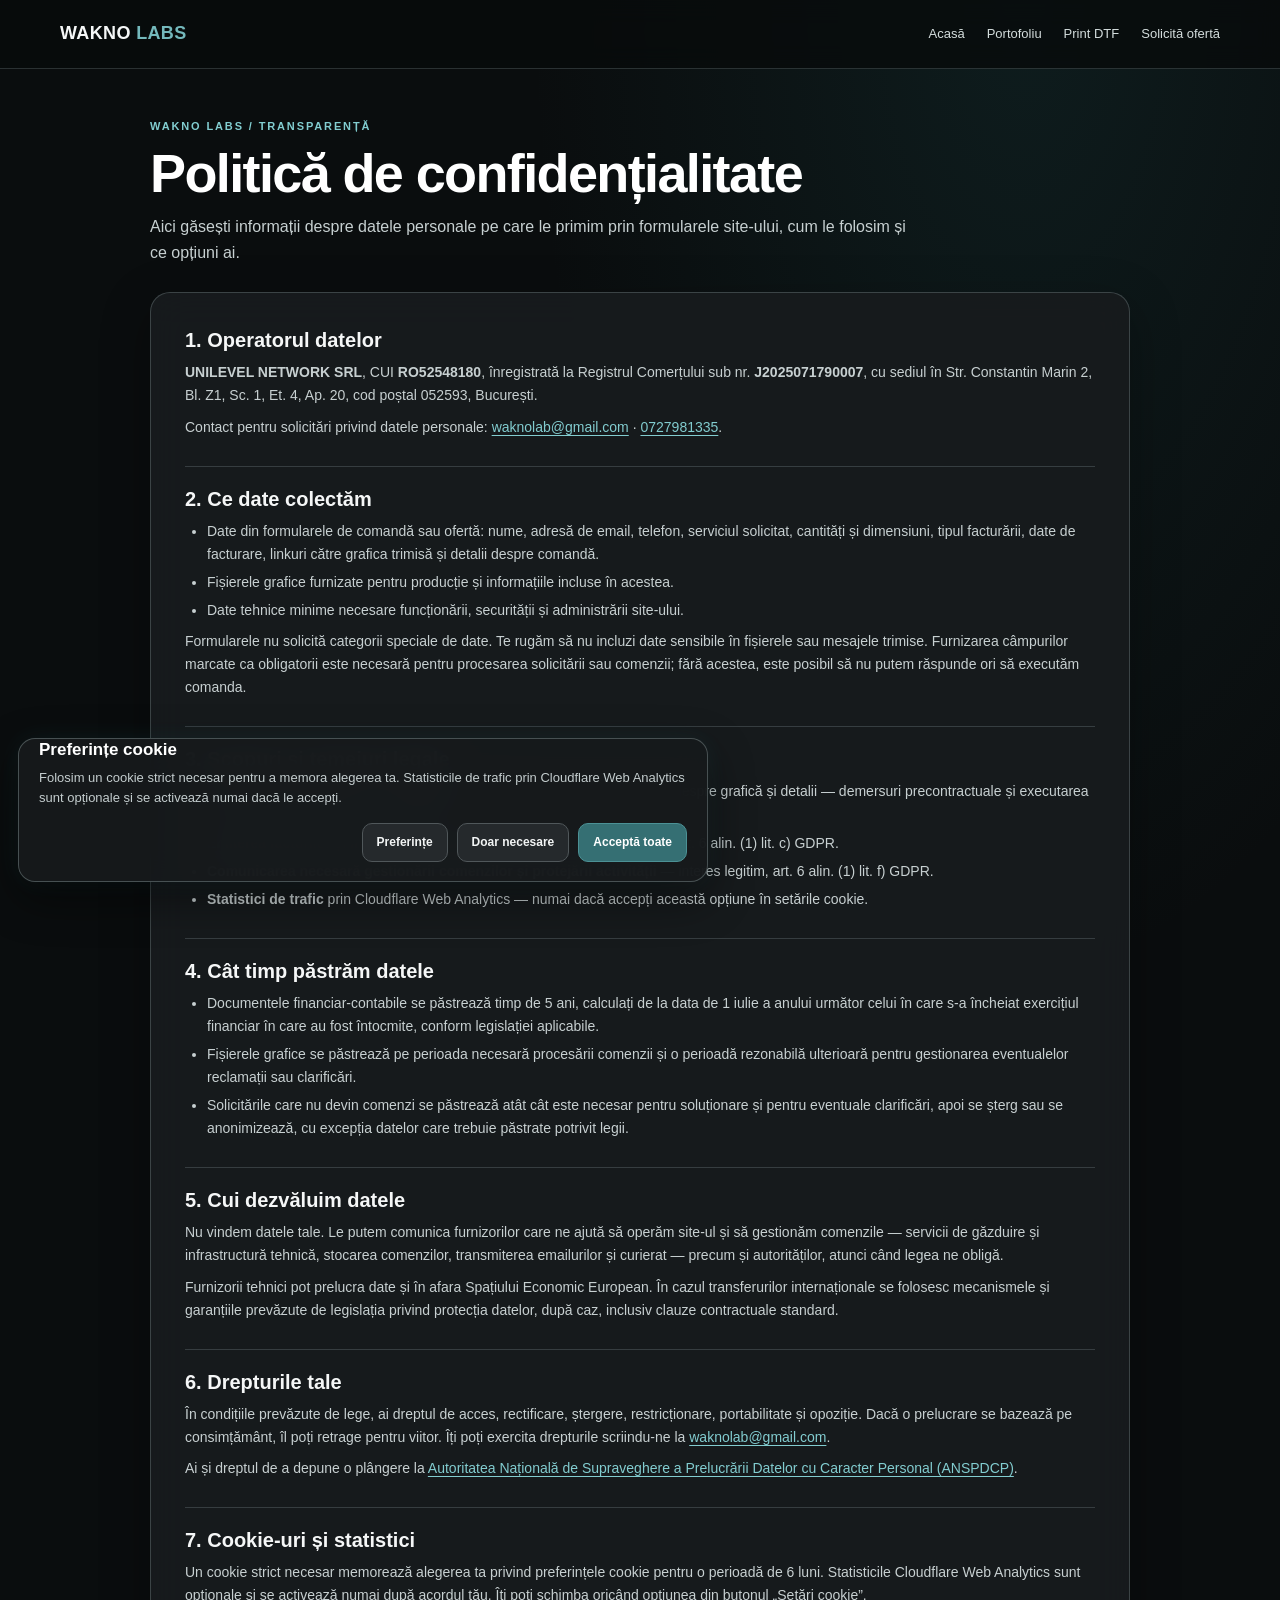
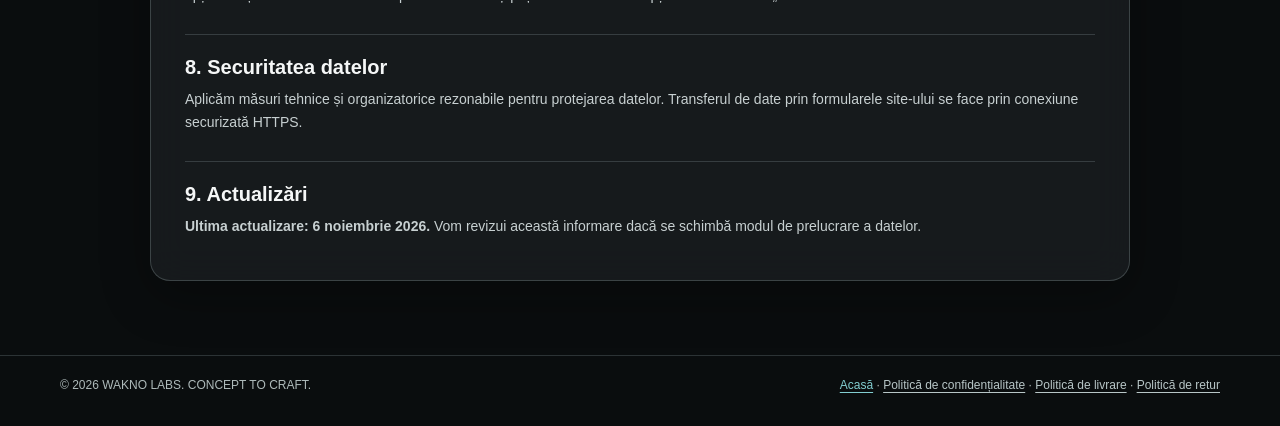
==== politica-confidentialitate.html @ a7b48e22 "Afișează data actualizării politicii" ====
<!doctype html>
<html lang="ro">
<head>
<meta charset="utf-8">
<meta name="viewport" content="width=device-width,initial-scale=1">
<meta name="theme-color" content="#0a0d0e">
<meta name="description" content="Informații despre prelucrarea datelor personale și preferințele cookie pe site-ul WAKNO LABS.">
<meta name="robots" content="index, follow">
<link rel="canonical" href="https://waknolab.com/politica-confidentialitate.html">
<title>Politică de confidențialitate | WAKNO LABS</title>
<style>
:root{color-scheme:dark;--bg:#0a0d0e;--panel:rgba(24,28,30,.92);--text:#e9eeee;--muted:#b9c4c5;--line:rgba(180,205,207,.2);--accent:#82cdd0}
*{box-sizing:border-box}
body{margin:0;background:radial-gradient(ellipse at 80% 0,rgba(30,89,91,.2),transparent 34%),var(--bg);color:var(--text);font-family:Inter,Arial,sans-serif;line-height:1.65}
a{color:var(--accent);text-underline-offset:3px}
.site-head{border-bottom:1px solid var(--line);background:rgba(8,11,12,.82);backdrop-filter:blur(12px)}
.site-head-inner{width:min(1160px,calc(100% - 36px));min-height:68px;margin:auto;display:flex;align-items:center;justify-content:space-between;gap:20px}
.brand{color:#f4f7f7;font-size:18px;font-weight:800;letter-spacing:.02em;text-decoration:none}.brand span{color:#74b9bc}
.site-nav{display:flex;gap:22px;flex-wrap:wrap}.site-nav a{font-size:13px;color:#d4dddd;text-decoration:none}.site-nav a:hover{color:#fff}
main{width:min(980px,calc(100% - 36px));margin:48px auto 74px}
.eyebrow{color:var(--accent);font-size:11px;font-weight:800;letter-spacing:.17em}
h1{margin:8px 0 10px;font-size:clamp(34px,6vw,54px);line-height:1.12;letter-spacing:-.03em;color:#fff}
.lead{max-width:760px;color:#c7d0d1;font-size:16px}
.policy-card{margin-top:26px;padding:clamp(20px,4vw,34px);border:1px solid rgba(193,215,217,.22);border-radius:20px;background:var(--panel);box-shadow:0 15px 50px rgba(0,0,0,.3);backdrop-filter:blur(18px)}
.draft-notice{margin:0 0 25px;padding:15px 17px;border:1px solid #c89c4c66;border-left:3px solid #ddb85f;border-radius:10px;background:rgba(94,70,28,.18);color:#f1dfb5;font-size:14px}
section{padding:19px 0;border-bottom:1px solid var(--line)}section:first-of-type{padding-top:0}section:last-child{border-bottom:0;padding-bottom:0}
h2{margin:0 0 8px;color:#f5f7f7;font-size:20px;line-height:1.3}
p{margin:8px 0;color:#c7d0d1;font-size:14px}
ul{margin:8px 0;padding-left:22px;color:#c7d0d1;font-size:14px}
li+li{margin-top:5px}
.data-pending{color:#ffdca1;font-weight:650}
.site-footer{border-top:1px solid var(--line);padding:20px 18px 30px;color:#aebaba;font-size:12px}
.site-footer-inner{width:min(1160px,100%);margin:auto;display:flex;align-items:center;justify-content:space-between;gap:15px;flex-wrap:wrap}
@media(max-width:640px){.site-head-inner{padding:12px 0;align-items:flex-start;flex-direction:column;gap:7px}.site-nav{gap:14px}main{margin-top:34px}.policy-card{border-radius:15px}.site-footer-inner{flex-direction:column;align-items:flex-start}}
</style>
<link rel="stylesheet" href="./cookie-consent.css">
</head>
<body>
<header class="site-head"><div class="site-head-inner"><a class="brand" href="index.html">WAKNO <span>LABS</span></a><nav class="site-nav" aria-label="Navigare principală"><a href="index.html">Acasă</a><a href="portofoliu.html">Portofoliu</a><a href="print-dtf.html">Print DTF</a><a href="solicita-oferta.html">Solicită ofertă</a></nav></div></header>
<main>
<div class="eyebrow">WAKNO LABS / TRANSPARENȚĂ</div>
<h1>Politică de confidențialitate</h1>
<p class="lead">Aici găsești informații despre datele personale pe care le primim prin formularele site-ului, cum le folosim și ce opțiuni ai.</p>
<div class="policy-card">
<section>
<h2>1. Operatorul datelor</h2>
<p><strong>UNILEVEL NETWORK SRL</strong>, CUI <strong>RO52548180</strong>, înregistrată la Registrul Comerțului sub nr. <strong>J2025071790007</strong>, cu sediul în Str. Constantin Marin 2, Bl. Z1, Sc. 1, Et. 4, Ap. 20, cod poștal 052593, București.</p>
<p>Contact pentru solicitări privind datele personale: <a href="mailto:waknolab@gmail.com">waknolab@gmail.com</a> · <a href="tel:+40727981335">0727981335</a>.</p>
</section>
<section>
<h2>2. Ce date colectăm</h2>
<ul>
<li>Date din formularele de comandă sau ofertă: nume, adresă de email, telefon, serviciul solicitat, cantități și dimensiuni, tipul facturării, date de facturare, linkuri către grafica trimisă și detalii despre comandă.</li>
<li>Fișierele grafice furnizate pentru producție și informațiile incluse în acestea.</li>
<li>Date tehnice minime necesare funcționării, securității și administrării site-ului.</li>
</ul>
<p>Formularele nu solicită categorii speciale de date. Te rugăm să nu incluzi date sensibile în fișierele sau mesajele trimise. Furnizarea câmpurilor marcate ca obligatorii este necesară pentru procesarea solicitării sau comenzii; fără acestea, este posibil să nu putem răspunde ori să executăm comanda.</p>
</section>
<section>
<h2>3. Scopuri și temeiuri legale</h2>
<ul>
<li><strong>Procesarea solicitărilor și executarea comenzilor</strong>, inclusiv comunicarea despre grafică și detalii — demersuri precontractuale și executarea contractului, art. 6 alin. (1) lit. b) GDPR.</li>
<li><strong>Emiterea facturilor și îndeplinirea obligațiilor fiscale</strong> — obligație legală, art. 6 alin. (1) lit. c) GDPR.</li>
<li><strong>Comunicarea necesară gestionării comenzilor și protejării activității</strong> — interes legitim, art. 6 alin. (1) lit. f) GDPR.</li>
<li><strong>Statistici de trafic</strong> prin Cloudflare Web Analytics — numai dacă accepți această opțiune în setările cookie.</li>
</ul>
</section>
<section>
<h2>4. Cât timp păstrăm datele</h2>
<ul>
<li>Documentele financiar-contabile se păstrează timp de 5 ani, calculați de la data de 1 iulie a anului următor celui în care s-a încheiat exercițiul financiar în care au fost întocmite, conform legislației aplicabile.</li>
<li>Fișierele grafice se păstrează pe perioada necesară procesării comenzii și o perioadă rezonabilă ulterioară pentru gestionarea eventualelor reclamații sau clarificări.</li>
<li>Solicitările care nu devin comenzi se păstrează atât cât este necesar pentru soluționare și pentru eventuale clarificări, apoi se șterg sau se anonimizează, cu excepția datelor care trebuie păstrate potrivit legii.</li>
</ul>
</section>
<section>
<h2>5. Cui dezvăluim datele</h2>
<p>Nu vindem datele tale. Le putem comunica furnizorilor care ne ajută să operăm site-ul și să gestionăm comenzile — servicii de găzduire și infrastructură tehnică, stocarea comenzilor, transmiterea emailurilor și curierat — precum și autorităților, atunci când legea ne obligă.</p>
<p>Furnizorii tehnici pot prelucra date și în afara Spațiului Economic European. În cazul transferurilor internaționale se folosesc mecanismele și garanțiile prevăzute de legislația privind protecția datelor, după caz, inclusiv clauze contractuale standard.</p>
</section>
<section>
<h2>6. Drepturile tale</h2>
<p>În condițiile prevăzute de lege, ai dreptul de acces, rectificare, ștergere, restricționare, portabilitate și opoziție. Dacă o prelucrare se bazează pe consimțământ, îl poți retrage pentru viitor. Îți poți exercita drepturile scriindu-ne la <a href="mailto:waknolab@gmail.com">waknolab@gmail.com</a>.</p>
<p>Ai și dreptul de a depune o plângere la <a href="https://www.dataprotection.ro/" target="_blank" rel="noopener noreferrer">Autoritatea Națională de Supraveghere a Prelucrării Datelor cu Caracter Personal (ANSPDCP)</a>.</p>
</section>
<section>
<h2>7. Cookie-uri și statistici</h2>
<p>Un cookie strict necesar memorează alegerea ta privind preferințele cookie pentru o perioadă de 6 luni. Statisticile Cloudflare Web Analytics sunt opționale și se activează numai după acordul tău. Îți poți schimba oricând opțiunea din butonul „Setări cookie”.</p>
</section>
<section>
<h2>8. Securitatea datelor</h2>
<p>Aplicăm măsuri tehnice și organizatorice rezonabile pentru protejarea datelor. Transferul de date prin formularele site-ului se face prin conexiune securizată HTTPS.</p>
</section>
<section>
<h2>9. Actualizări</h2>
<p><strong>Ultima actualizare: 6 noiembrie 2026.</strong> Vom revizui această informare dacă se schimbă modul de prelucrare a datelor.</p>
</section>
</div>
</main>
<footer class="site-footer"><div class="site-footer-inner"><span>© 2026 WAKNO LABS. CONCEPT TO CRAFT.</span><span><a href="index.html">Acasă</a> · <a class="privacy-policy-link" href="politica-confidentialitate.html">Politică de confidențialitate</a> · <a class="privacy-policy-link" href="politica-livrare.html">Politică de livrare</a> · <a class="privacy-policy-link" href="politica-retur.html">Politică de retur</a></span></div></footer>
<script src="./cookie-consent.js" defer></script>
</body>
</html>
---- cookie-consent.css ----
/* WAKNO LABS cookie notice and preferences */
.wakno-cookie-banner,.wakno-cookie-settings,.wakno-cookie-dialog{font-family:Inter,Arial,sans-serif;color:#f2f4f4}
.wakno-cookie-banner{position:fixed;left:18px;bottom:18px;z-index:1000;box-sizing:border-box;width:min(690px,calc(100vw - 36px));padding:19px 20px;border:1px solid rgba(178,198,200,.32);border-radius:17px;background:rgba(22,26,28,.96);box-shadow:0 16px 45px rgba(0,0,0,.48),0 0 24px rgba(74,168,174,.1);backdrop-filter:blur(18px);-webkit-backdrop-filter:blur(18px)}
.wakno-cookie-banner[hidden],.wakno-cookie-settings[hidden]{display:none!important}
.wakno-cookie-title{margin:0 0 7px;font-size:17px;font-weight:750;line-height:1.3;color:#fff}
.wakno-cookie-copy{margin:0;color:#c4cdce;font-size:13px;line-height:1.55}
.wakno-cookie-actions{display:flex;align-items:center;justify-content:flex-end;gap:9px;flex-wrap:wrap;margin-top:15px}
.wakno-cookie-button{display:inline-flex;align-items:center;justify-content:center;min-height:39px;padding:9px 14px;border:1px solid #50575a;border-radius:10px;background:#25292c;color:#f3f5f5;font:650 12px/1.2 Inter,Arial,sans-serif;cursor:pointer;transition:background .18s,border-color .18s,transform .18s}
.wakno-cookie-button:hover{background:#303638;border-color:#80bfc1;transform:translateY(-1px)}
.wakno-cookie-button.primary{background:#356f73;border-color:#4c9195;color:#fff}
.wakno-cookie-button.primary:hover{background:#41858a}
.wakno-cookie-button:focus-visible,.wakno-cookie-close:focus-visible{outline:3px solid #8bdde0;outline-offset:3px}
.wakno-cookie-settings{position:fixed;left:18px;bottom:18px;z-index:999;min-height:36px;padding:8px 12px;border:1px solid rgba(178,198,200,.32);border-radius:10px;background:rgba(27,31,33,.94);color:#dbe4e4;font:600 11px/1.2 Inter,Arial,sans-serif;cursor:pointer;box-shadow:0 6px 20px rgba(0,0,0,.32);backdrop-filter:blur(12px);-webkit-backdrop-filter:blur(12px)}
.wakno-cookie-settings:hover{border-color:#70b7bb;color:#fff}
.wakno-cookie-dialog{width:min(550px,calc(100vw - 24px));max-width:none;max-height:calc(100dvh - 24px);margin:auto;padding:0;overflow:auto;border:1px solid rgba(178,198,200,.38);border-radius:19px;background:#171a1c;color:#f2f4f4;box-shadow:0 24px 80px rgba(0,0,0,.58);scrollbar-width:thin;scrollbar-color:#52666a rgba(8,12,13,.45)}
.wakno-cookie-dialog::backdrop{background:rgba(3,8,9,.7);backdrop-filter:blur(9px);-webkit-backdrop-filter:blur(9px)}
.wakno-cookie-panel{padding:23px}
.wakno-cookie-dialog-head{display:flex;align-items:flex-start;justify-content:space-between;gap:16px;margin-bottom:12px}
.wakno-cookie-dialog h2{margin:0;color:#fff;font-size:22px;line-height:1.2}
.wakno-cookie-dialog p{color:#c4cdce;font-size:14px;line-height:1.6}
.wakno-cookie-close{position:relative;display:flex;align-items:center;justify-content:center;flex:0 0 38px;width:38px;height:38px;padding:0;border:1px solid #50575a;border-radius:10px;background:#202426;color:#fff;font-size:0;cursor:pointer}
.wakno-cookie-close::before,.wakno-cookie-close::after{content:"";position:absolute;width:16px;height:2px;border-radius:2px;background:currentColor;transform:rotate(45deg)}
.wakno-cookie-close::after{transform:rotate(-45deg)}
.wakno-cookie-choice{display:flex;align-items:flex-start;justify-content:space-between;gap:18px;margin-top:12px;padding:15px 14px;border:1px solid rgba(178,198,200,.2);border-radius:12px;background:rgba(255,255,255,.035)}
.wakno-cookie-choice strong{display:block;margin-bottom:4px;color:#f5f7f7;font-size:14px}
.wakno-cookie-choice p{margin:0;font-size:12px;line-height:1.5}
.wakno-cookie-choice input{width:19px;height:19px;flex:0 0 19px;margin:1px 0 0;accent-color:#67b9bd}
.wakno-cookie-choice input:disabled{opacity:.8}
.wakno-cookie-dialog .wakno-cookie-actions{justify-content:flex-end;margin-top:20px}
@media(max-width:560px){.wakno-cookie-banner{left:10px;bottom:10px;width:calc(100vw - 20px);padding:16px;border-radius:14px}.wakno-cookie-actions{display:grid;grid-template-columns:1fr 1fr;gap:8px}.wakno-cookie-button{min-height:42px;padding:9px 8px;font-size:11px}.wakno-cookie-button.primary{grid-column:1/-1;grid-row:1}.wakno-cookie-settings{left:10px;bottom:10px}.wakno-cookie-panel{padding:18px}.wakno-cookie-dialog .wakno-cookie-actions{display:grid;grid-template-columns:1fr}.wakno-cookie-dialog .wakno-cookie-button{width:100%}}
@media(prefers-reduced-motion:reduce){.wakno-cookie-button{transition:none}}

.footer .privacy-policy-link,.site-footer .privacy-policy-link{color:#b8c6c7!important;text-decoration:underline;text-underline-offset:3px}.footer .privacy-policy-link:hover,.site-footer .privacy-policy-link:hover{color:#fff!important}
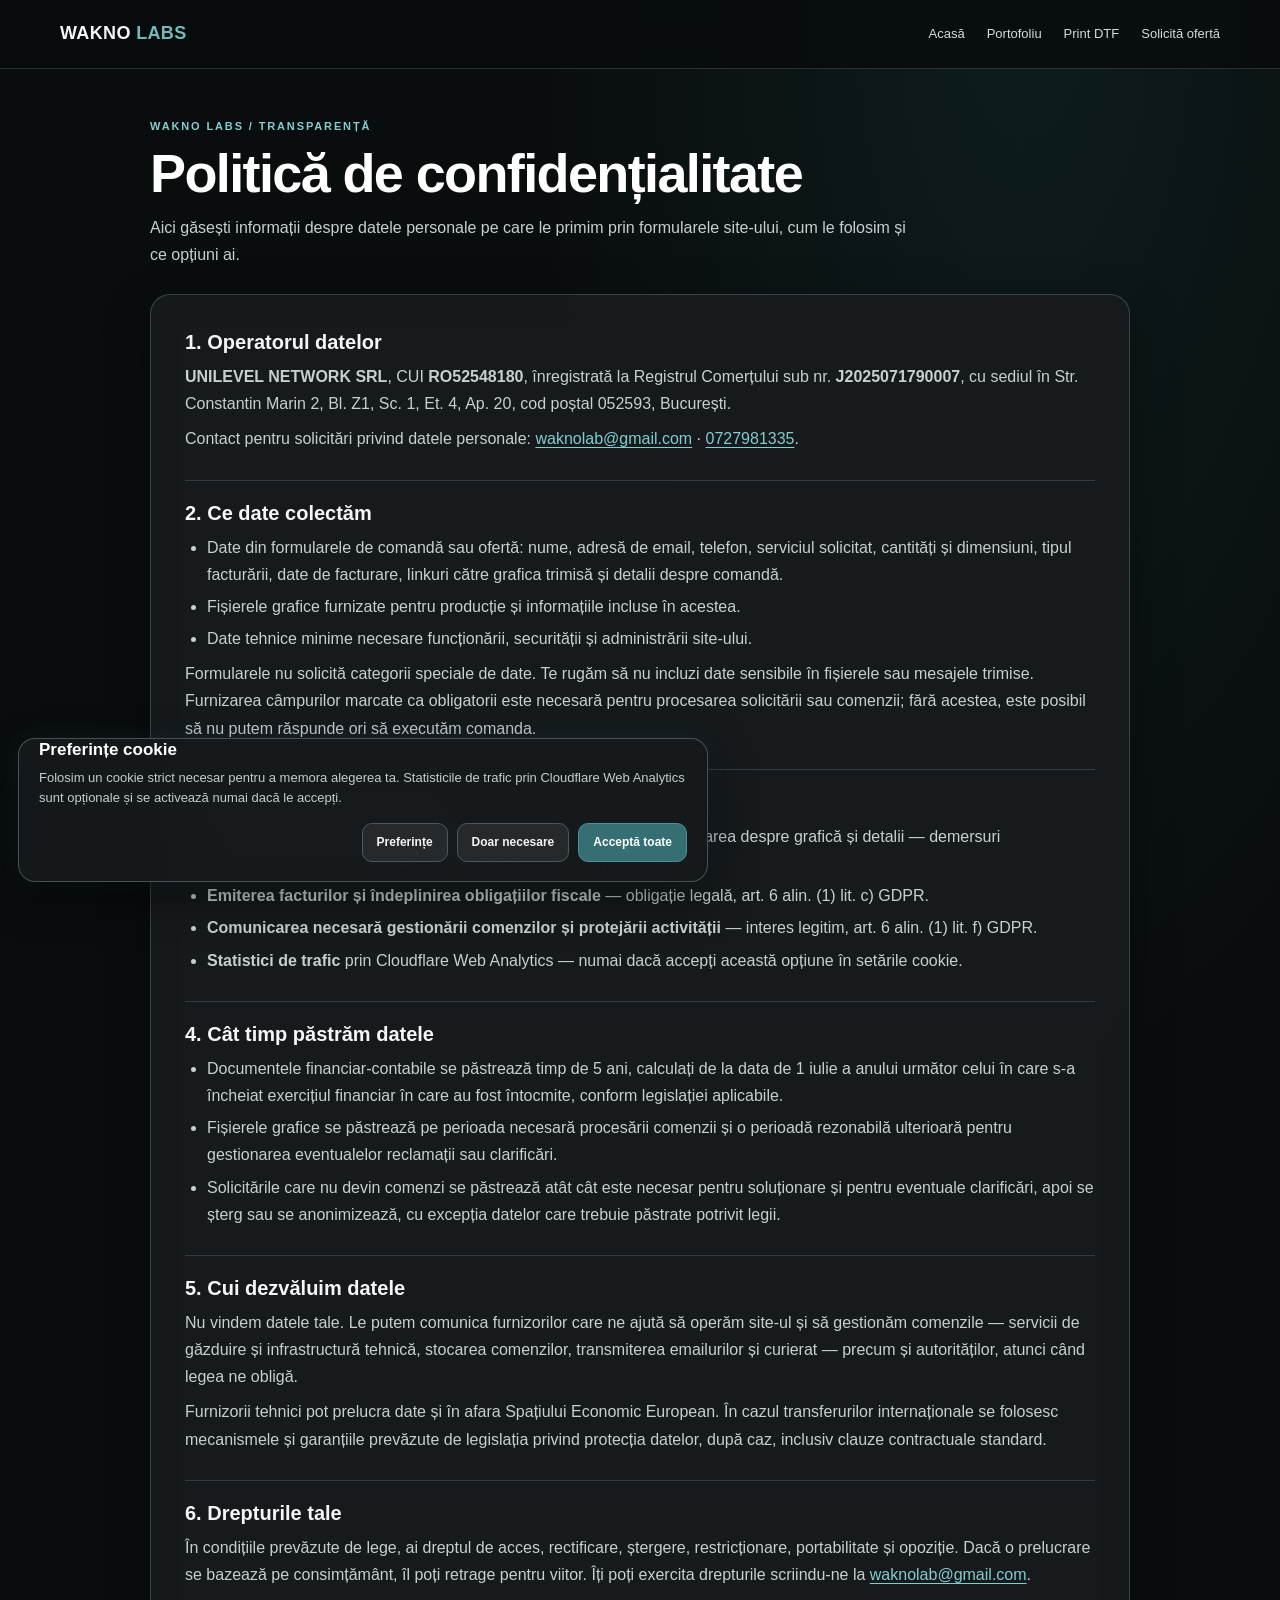
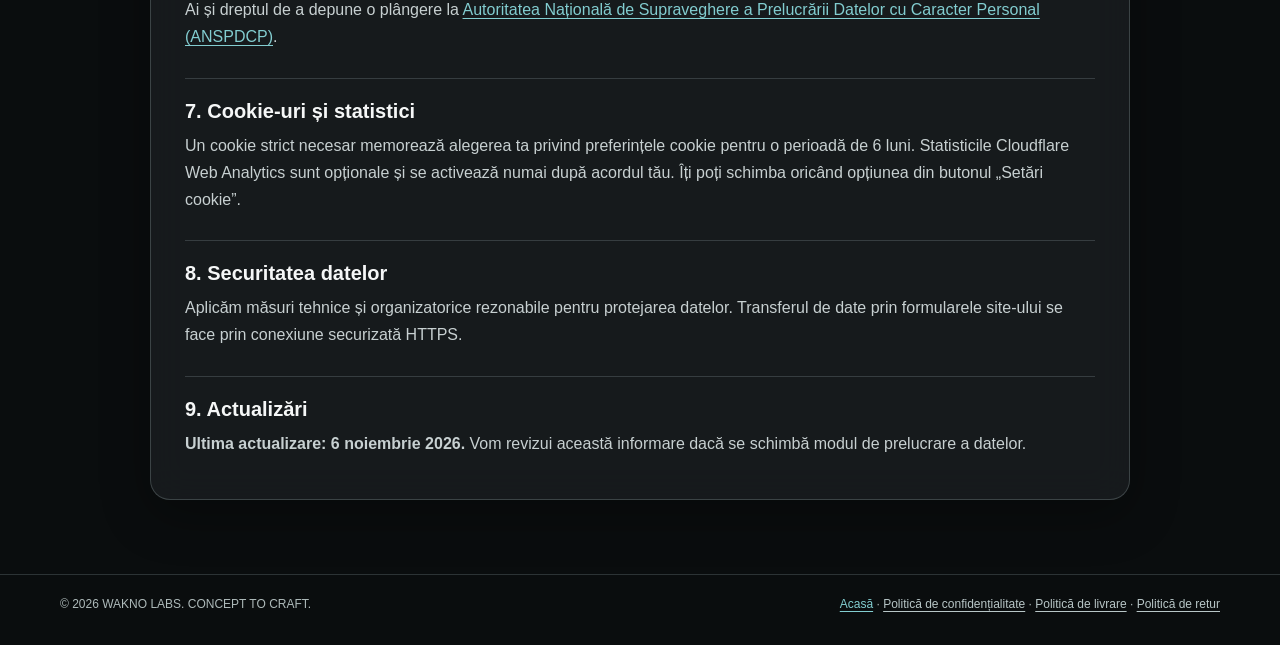
==== commit c39f3fd1: "Mărește textul paginilor de politici" ====
--- a/politica-confidentialitate.html
+++ b/politica-confidentialitate.html
@@ -25,8 +25,8 @@
 .draft-notice{margin:0 0 25px;padding:15px 17px;border:1px solid #c89c4c66;border-left:3px solid #ddb85f;border-radius:10px;background:rgba(94,70,28,.18);color:#f1dfb5;font-size:14px}
 section{padding:19px 0;border-bottom:1px solid var(--line)}section:first-of-type{padding-top:0}section:last-child{border-bottom:0;padding-bottom:0}
 h2{margin:0 0 8px;color:#f5f7f7;font-size:20px;line-height:1.3}
-p{margin:8px 0;color:#c7d0d1;font-size:14px}
-ul{margin:8px 0;padding-left:22px;color:#c7d0d1;font-size:14px}
+p{margin:8px 0;color:#c7d0d1;font-size:16px;line-height:1.7}
+ul{margin:8px 0;padding-left:22px;color:#c7d0d1;font-size:16px;line-height:1.7}
 li+li{margin-top:5px}
 .data-pending{color:#ffdca1;font-weight:650}
 .site-footer{border-top:1px solid var(--line);padding:20px 18px 30px;color:#aebaba;font-size:12px}
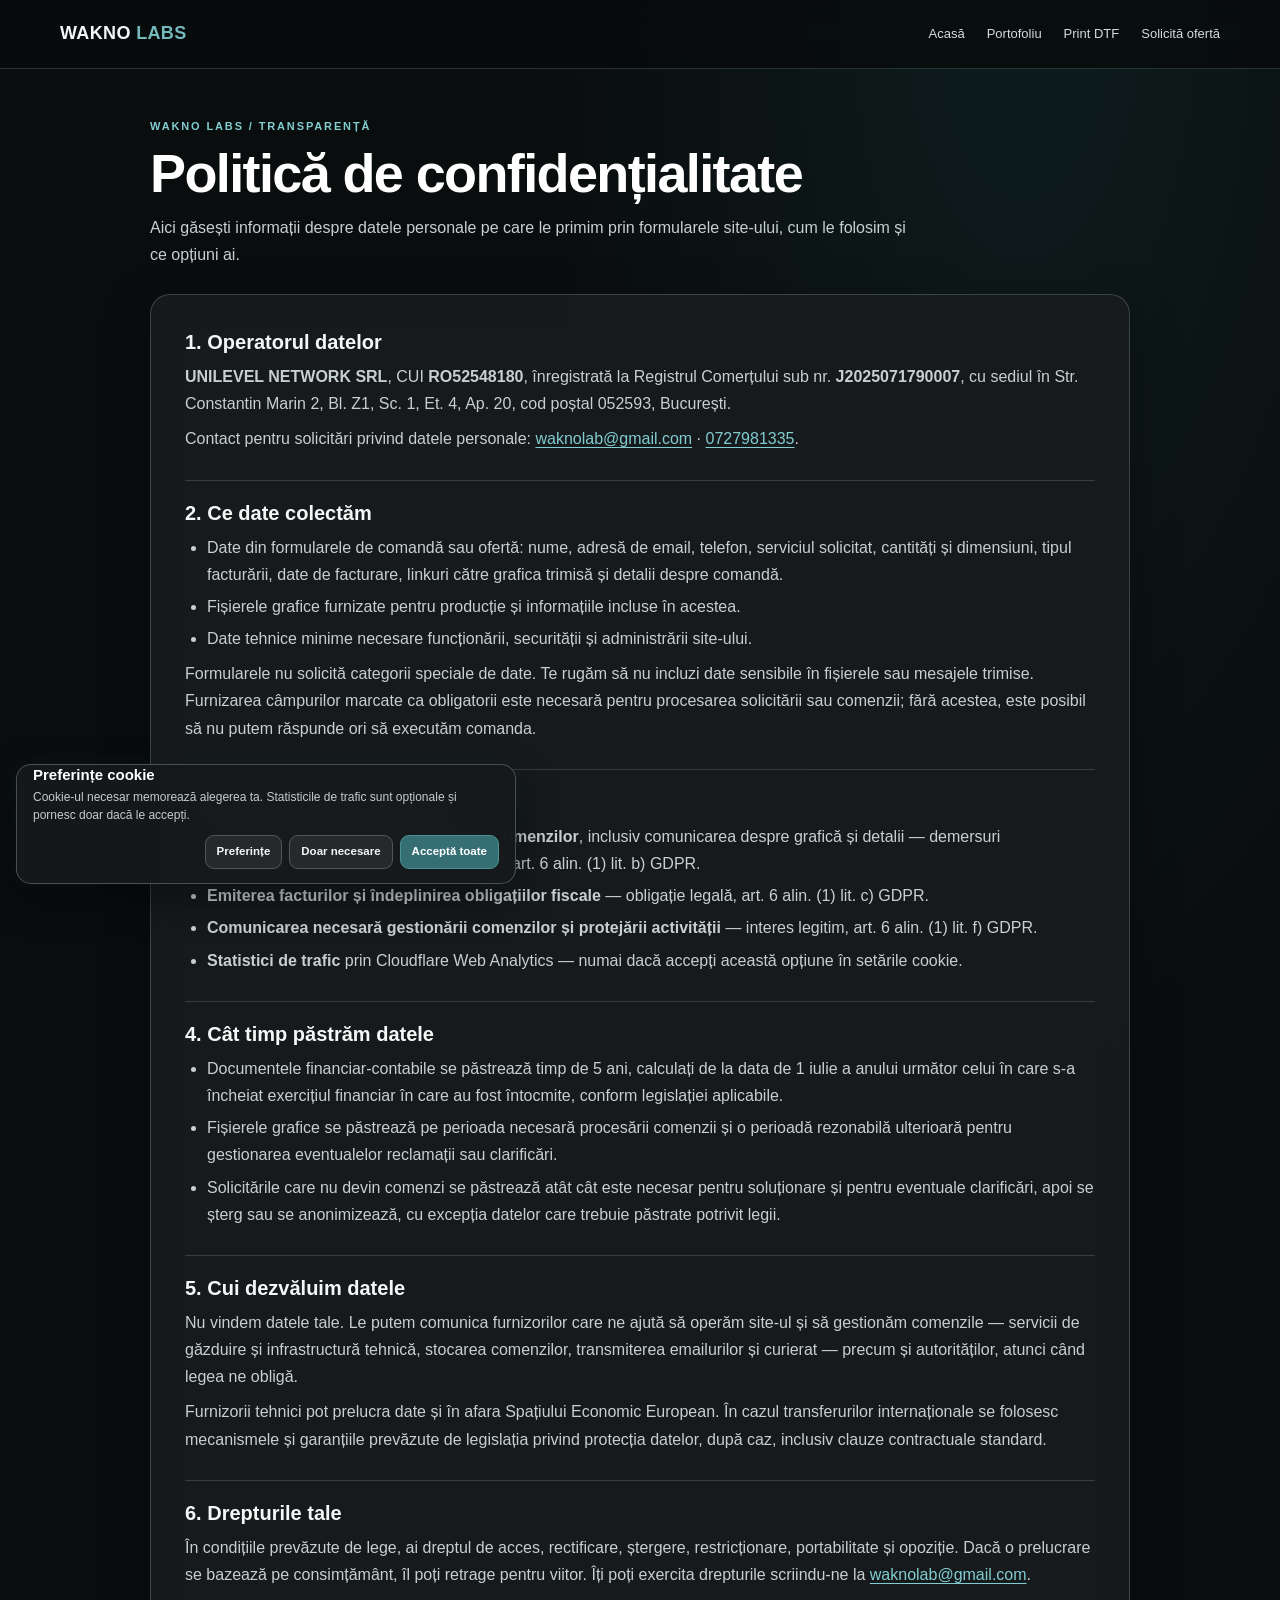
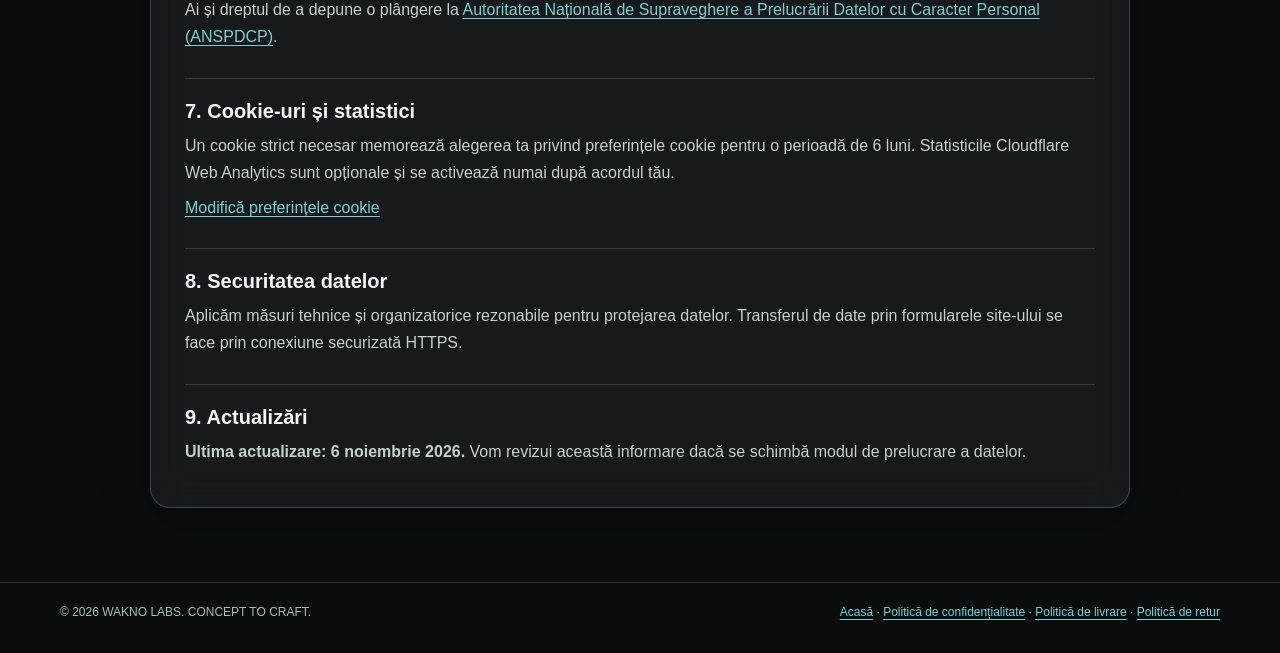
==== commit 8f4fdd79: "Adaugă controlul preferințelor în politica de confidențialitate" ====
--- a/politica-confidentialitate.html
+++ b/politica-confidentialitate.html
@@ -85,7 +85,7 @@
 </section>
 <section>
 <h2>7. Cookie-uri și statistici</h2>
-<p>Un cookie strict necesar memorează alegerea ta privind preferințele cookie pentru o perioadă de 6 luni. Statisticile Cloudflare Web Analytics sunt opționale și se activează numai după acordul tău. Îți poți schimba oricând opțiunea din butonul „Setări cookie”.</p>
+<p>Un cookie strict necesar memorează alegerea ta privind preferințele cookie pentru o perioadă de 6 luni. Statisticile Cloudflare Web Analytics sunt opționale și se activează numai după acordul tău.</p><p><button class="policy-cookie-settings" type="button" data-open-cookie-settings>Modifică preferințele cookie</button></p>
 </section>
 <section>
 <h2>8. Securitatea datelor</h2>
--- a/cookie-consent.css
+++ b/cookie-consent.css
@@ -1,33 +1,35 @@
-/* WAKNO LABS cookie notice and preferences */
-.wakno-cookie-banner,.wakno-cookie-settings,.wakno-cookie-dialog{font-family:Inter,Arial,sans-serif;color:#f2f4f4}
-.wakno-cookie-banner{position:fixed;left:18px;bottom:18px;z-index:1000;box-sizing:border-box;width:min(690px,calc(100vw - 36px));padding:19px 20px;border:1px solid rgba(178,198,200,.32);border-radius:17px;background:rgba(22,26,28,.96);box-shadow:0 16px 45px rgba(0,0,0,.48),0 0 24px rgba(74,168,174,.1);backdrop-filter:blur(18px);-webkit-backdrop-filter:blur(18px)}
-.wakno-cookie-banner[hidden],.wakno-cookie-settings[hidden]{display:none!important}
-.wakno-cookie-title{margin:0 0 7px;font-size:17px;font-weight:750;line-height:1.3;color:#fff}
-.wakno-cookie-copy{margin:0;color:#c4cdce;font-size:13px;line-height:1.55}
-.wakno-cookie-actions{display:flex;align-items:center;justify-content:flex-end;gap:9px;flex-wrap:wrap;margin-top:15px}
-.wakno-cookie-button{display:inline-flex;align-items:center;justify-content:center;min-height:39px;padding:9px 14px;border:1px solid #50575a;border-radius:10px;background:#25292c;color:#f3f5f5;font:650 12px/1.2 Inter,Arial,sans-serif;cursor:pointer;transition:background .18s,border-color .18s,transform .18s}
+/* WAKNO LABS cookie notice and compact preferences */
+.wakno-cookie-banner,.wakno-cookie-dialog{font-family:Inter,Arial,sans-serif;color:#f2f4f4}
+.wakno-cookie-banner{position:fixed;left:16px;bottom:16px;z-index:1000;box-sizing:border-box;width:min(500px,calc(100vw - 32px));padding:14px 16px;border:1px solid rgba(178,198,200,.32);border-radius:15px;background:rgba(22,26,28,.96);box-shadow:0 14px 38px rgba(0,0,0,.45),0 0 20px rgba(74,168,174,.08);backdrop-filter:blur(16px);-webkit-backdrop-filter:blur(16px)}
+.wakno-cookie-banner[hidden]{display:none!important}
+.wakno-cookie-title{margin:0 0 5px;font-size:15px;font-weight:750;line-height:1.3;color:#fff}
+.wakno-cookie-copy{margin:0;color:#c4cdce;font-size:12px;line-height:1.45}
+.wakno-cookie-actions{display:flex;align-items:center;justify-content:flex-end;gap:7px;flex-wrap:wrap;margin-top:11px}
+.wakno-cookie-button{display:inline-flex;align-items:center;justify-content:center;min-height:34px;padding:7px 11px;border:1px solid #50575a;border-radius:9px;background:#25292c;color:#f3f5f5;font:650 11.5px/1.2 Inter,Arial,sans-serif;cursor:pointer;transition:background .18s,border-color .18s,transform .18s}
 .wakno-cookie-button:hover{background:#303638;border-color:#80bfc1;transform:translateY(-1px)}
 .wakno-cookie-button.primary{background:#356f73;border-color:#4c9195;color:#fff}
 .wakno-cookie-button.primary:hover{background:#41858a}
 .wakno-cookie-button:focus-visible,.wakno-cookie-close:focus-visible{outline:3px solid #8bdde0;outline-offset:3px}
-.wakno-cookie-settings{position:fixed;left:18px;bottom:18px;z-index:999;min-height:36px;padding:8px 12px;border:1px solid rgba(178,198,200,.32);border-radius:10px;background:rgba(27,31,33,.94);color:#dbe4e4;font:600 11px/1.2 Inter,Arial,sans-serif;cursor:pointer;box-shadow:0 6px 20px rgba(0,0,0,.32);backdrop-filter:blur(12px);-webkit-backdrop-filter:blur(12px)}
-.wakno-cookie-settings:hover{border-color:#70b7bb;color:#fff}
-.wakno-cookie-dialog{width:min(550px,calc(100vw - 24px));max-width:none;max-height:calc(100dvh - 24px);margin:auto;padding:0;overflow:auto;border:1px solid rgba(178,198,200,.38);border-radius:19px;background:#171a1c;color:#f2f4f4;box-shadow:0 24px 80px rgba(0,0,0,.58);scrollbar-width:thin;scrollbar-color:#52666a rgba(8,12,13,.45)}
-.wakno-cookie-dialog::backdrop{background:rgba(3,8,9,.7);backdrop-filter:blur(9px);-webkit-backdrop-filter:blur(9px)}
-.wakno-cookie-panel{padding:23px}
-.wakno-cookie-dialog-head{display:flex;align-items:flex-start;justify-content:space-between;gap:16px;margin-bottom:12px}
-.wakno-cookie-dialog h2{margin:0;color:#fff;font-size:22px;line-height:1.2}
-.wakno-cookie-dialog p{color:#c4cdce;font-size:14px;line-height:1.6}
-.wakno-cookie-close{position:relative;display:flex;align-items:center;justify-content:center;flex:0 0 38px;width:38px;height:38px;padding:0;border:1px solid #50575a;border-radius:10px;background:#202426;color:#fff;font-size:0;cursor:pointer}
-.wakno-cookie-close::before,.wakno-cookie-close::after{content:"";position:absolute;width:16px;height:2px;border-radius:2px;background:currentColor;transform:rotate(45deg)}
+.wakno-cookie-dialog{width:min(455px,calc(100vw - 28px));max-width:none;max-height:calc(100dvh - 28px);margin:auto;padding:0;overflow:auto;border:1px solid rgba(178,198,200,.38);border-radius:17px;background:#171a1c;color:#f2f4f4;box-shadow:0 22px 70px rgba(0,0,0,.55);scrollbar-width:thin;scrollbar-color:#52666a rgba(8,12,13,.45)}
+.wakno-cookie-dialog::backdrop{background:rgba(3,8,9,.68);backdrop-filter:blur(8px);-webkit-backdrop-filter:blur(8px)}
+.wakno-cookie-panel{padding:18px}
+.wakno-cookie-dialog-head{display:flex;align-items:flex-start;justify-content:space-between;gap:12px;margin-bottom:8px}
+.wakno-cookie-dialog h2{margin:0;color:#fff;font-size:19px;line-height:1.25}
+.wakno-cookie-dialog p{color:#c4cdce;font-size:12px;line-height:1.5;margin:7px 0}
+.wakno-cookie-close{position:relative;display:flex;align-items:center;justify-content:center;flex:0 0 34px;width:34px;height:34px;padding:0;border:1px solid #50575a;border-radius:9px;background:#202426;color:#fff;font-size:0;cursor:pointer}
+.wakno-cookie-close::before,.wakno-cookie-close::after{content:"";position:absolute;width:14px;height:2px;border-radius:2px;background:currentColor;transform:rotate(45deg)}
 .wakno-cookie-close::after{transform:rotate(-45deg)}
-.wakno-cookie-choice{display:flex;align-items:flex-start;justify-content:space-between;gap:18px;margin-top:12px;padding:15px 14px;border:1px solid rgba(178,198,200,.2);border-radius:12px;background:rgba(255,255,255,.035)}
-.wakno-cookie-choice strong{display:block;margin-bottom:4px;color:#f5f7f7;font-size:14px}
-.wakno-cookie-choice p{margin:0;font-size:12px;line-height:1.5}
-.wakno-cookie-choice input{width:19px;height:19px;flex:0 0 19px;margin:1px 0 0;accent-color:#67b9bd}
+.wakno-cookie-choice{display:flex;align-items:flex-start;justify-content:space-between;gap:14px;margin-top:9px;padding:11px 12px;border:1px solid rgba(178,198,200,.2);border-radius:11px;background:rgba(255,255,255,.035)}
+.wakno-cookie-choice strong{display:block;margin-bottom:3px;color:#f5f7f7;font-size:13px}
+.wakno-cookie-choice p{margin:0;font-size:11.5px;line-height:1.45}
+.wakno-cookie-choice input{width:17px;height:17px;flex:0 0 17px;margin:1px 0 0;accent-color:#67b9bd}
 .wakno-cookie-choice input:disabled{opacity:.8}
-.wakno-cookie-dialog .wakno-cookie-actions{justify-content:flex-end;margin-top:20px}
-@media(max-width:560px){.wakno-cookie-banner{left:10px;bottom:10px;width:calc(100vw - 20px);padding:16px;border-radius:14px}.wakno-cookie-actions{display:grid;grid-template-columns:1fr 1fr;gap:8px}.wakno-cookie-button{min-height:42px;padding:9px 8px;font-size:11px}.wakno-cookie-button.primary{grid-column:1/-1;grid-row:1}.wakno-cookie-settings{left:10px;bottom:10px}.wakno-cookie-panel{padding:18px}.wakno-cookie-dialog .wakno-cookie-actions{display:grid;grid-template-columns:1fr}.wakno-cookie-dialog .wakno-cookie-button{width:100%}}
+.wakno-cookie-dialog .wakno-cookie-actions{display:grid;grid-template-columns:1fr 1fr;gap:7px;margin-top:13px}
+.wakno-cookie-dialog .wakno-cookie-actions [data-cookie="all"]{grid-column:1/-1;grid-row:1}
+.wakno-cookie-dialog .wakno-cookie-actions [data-cookie="necessary"]{grid-column:1;grid-row:2}
+.wakno-cookie-dialog .wakno-cookie-actions [data-cookie="save"]{grid-column:2;grid-row:2}
+.policy-cookie-settings{display:inline;padding:0;border:0;background:transparent;color:#82cdd0;font:inherit;text-decoration:underline;text-underline-offset:3px;cursor:pointer}
+.policy-cookie-settings:hover{color:#fff}
+@media(max-width:560px){.wakno-cookie-banner{left:12px;bottom:12px;width:calc(100vw - 24px);padding:12px 13px;border-radius:13px}.wakno-cookie-title{font-size:14px}.wakno-cookie-copy{font-size:11.5px}.wakno-cookie-actions{display:grid;grid-template-columns:1fr 1fr;gap:7px;margin-top:9px}.wakno-cookie-button{min-height:32px;padding:7px 8px;font-size:10.5px}.wakno-cookie-actions [data-cookie="all"]{grid-column:1/-1;grid-row:1}.wakno-cookie-actions [data-cookie="settings"]{grid-column:1;grid-row:2}.wakno-cookie-actions [data-cookie="necessary"]{grid-column:2;grid-row:2}.wakno-cookie-panel{padding:15px}.wakno-cookie-dialog .wakno-cookie-actions{grid-template-columns:1fr 1fr}.wakno-cookie-dialog .wakno-cookie-button{min-height:34px;padding:7px 8px;font-size:10.5px}}
+@media(max-height:650px){.wakno-cookie-dialog{max-height:calc(100dvh - 16px)}.wakno-cookie-panel{padding:13px}.wakno-cookie-choice{margin-top:7px;padding:9px 10px}}
 @media(prefers-reduced-motion:reduce){.wakno-cookie-button{transition:none}}
-
-.footer .privacy-policy-link,.site-footer .privacy-policy-link{color:#b8c6c7!important;text-decoration:underline;text-underline-offset:3px}.footer .privacy-policy-link:hover,.site-footer .privacy-policy-link:hover{color:#fff!important}
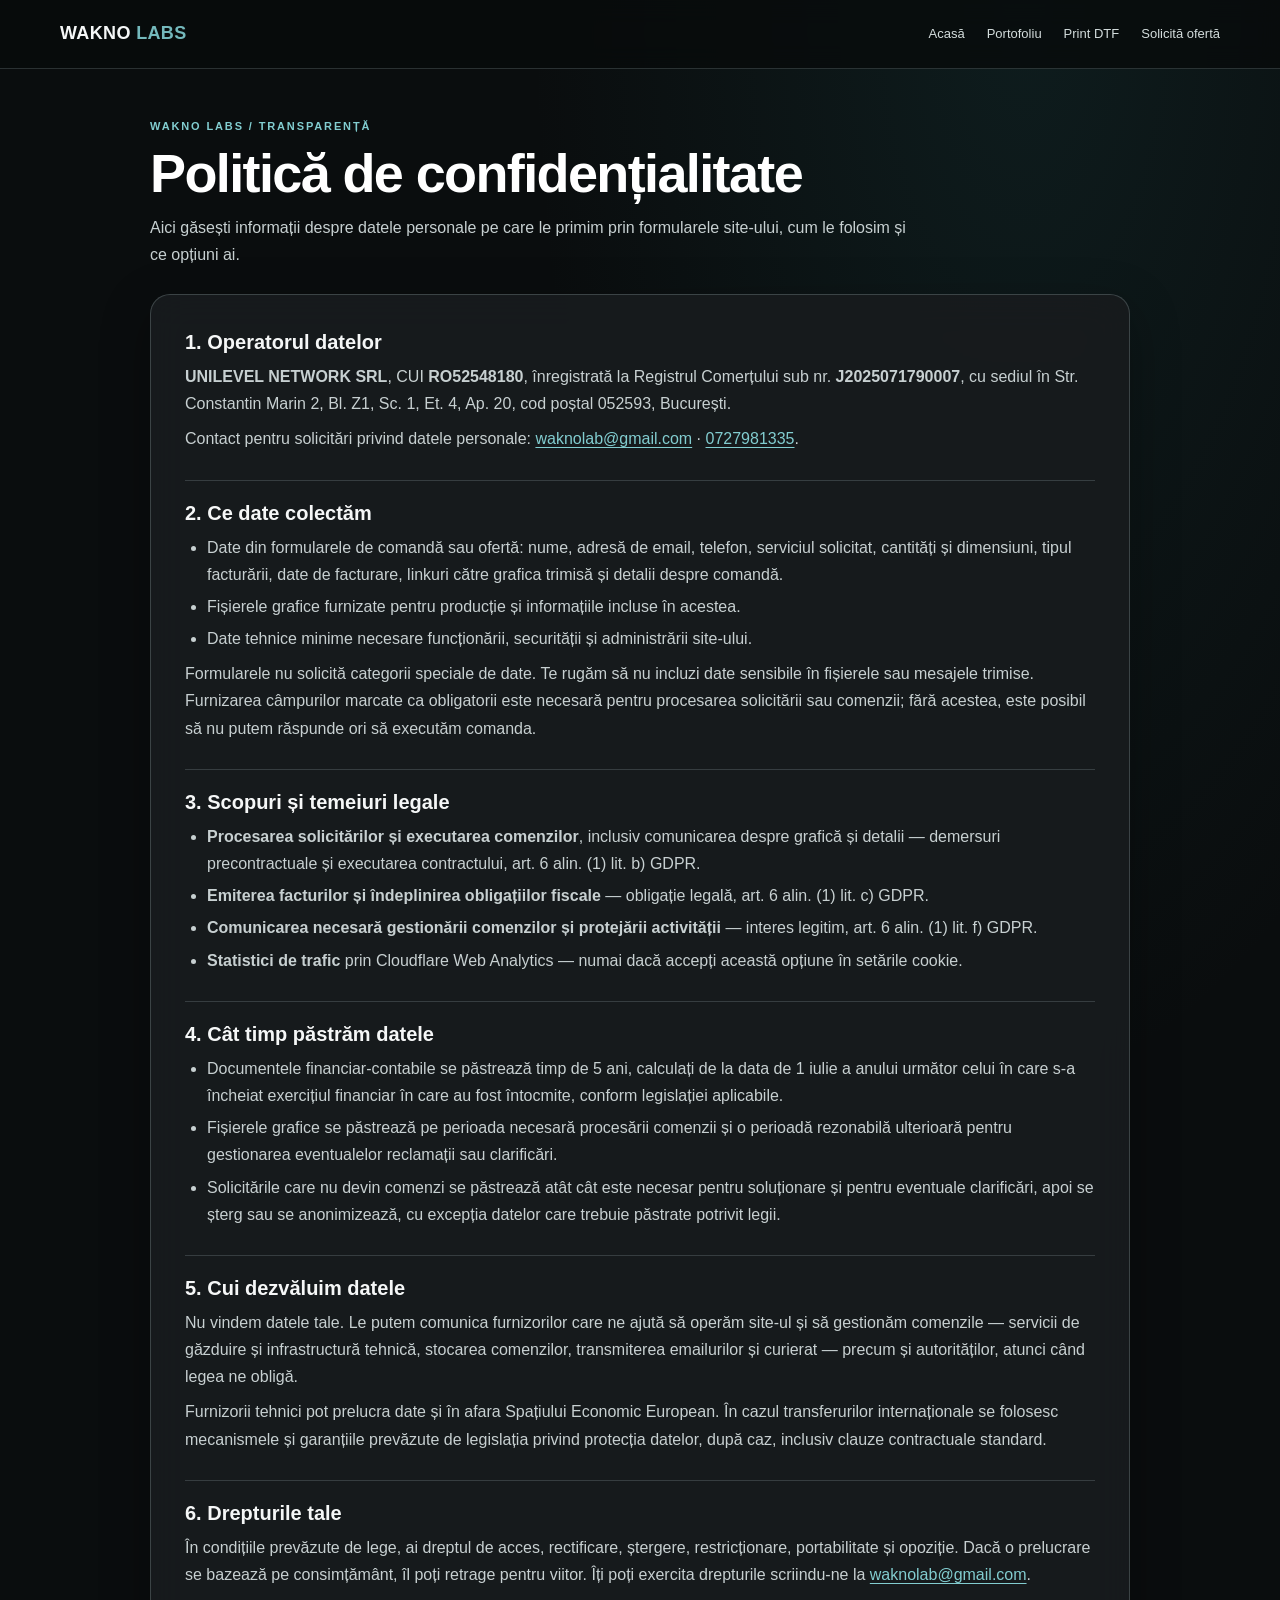
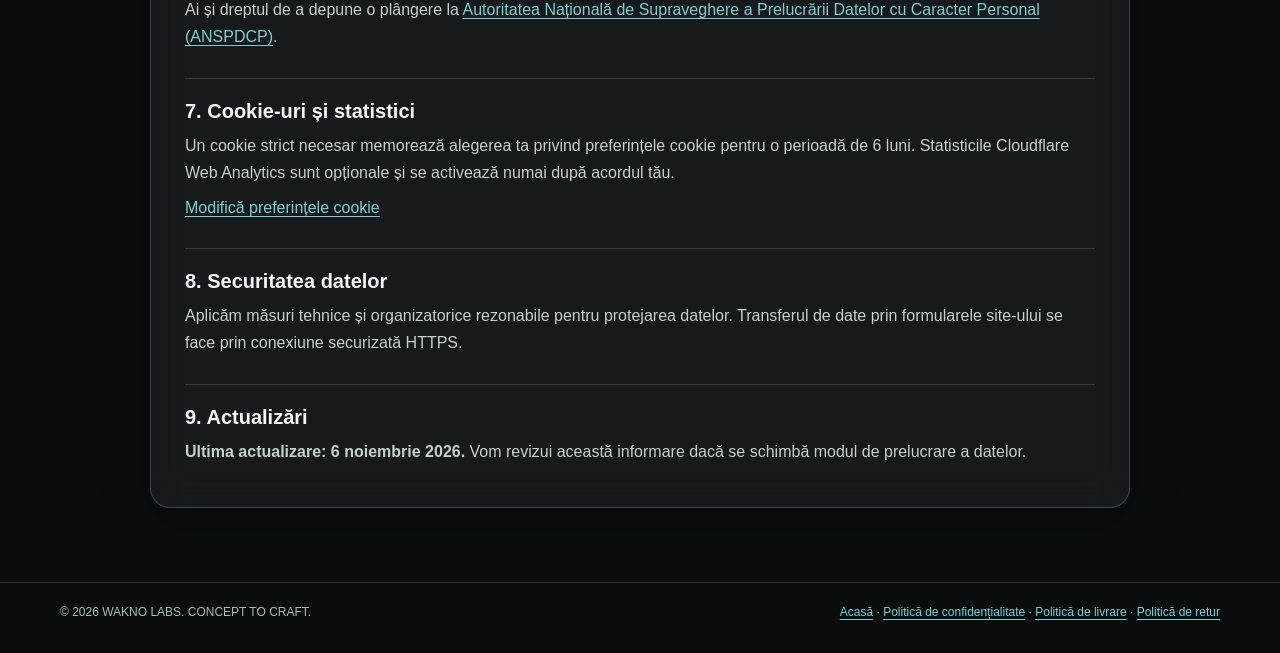
==== commit 3204069e: "Refresh cookie assets on politica-confidentialitate.html" ====
--- a/politica-confidentialitate.html
+++ b/politica-confidentialitate.html
@@ -4,10 +4,10 @@
 <meta charset="utf-8">
 <meta name="viewport" content="width=device-width,initial-scale=1">
 <meta name="theme-color" content="#0a0d0e">
-<meta name="description" content="Informații despre prelucrarea datelor personale și preferințele cookie pe site-ul WAKNO LABS.">
-<meta name="robots" content="index, follow">
-<link rel="canonical" href="https://waknolab.com/politica-confidentialitate.html">
-<title>Politică de confidențialitate | WAKNO LABS</title>
+
+
+
+<title>Politică de Confidențialitate | WAKNO LABS</title>
 <style>
 :root{color-scheme:dark;--bg:#0a0d0e;--panel:rgba(24,28,30,.92);--text:#e9eeee;--muted:#b9c4c5;--line:rgba(180,205,207,.2);--accent:#82cdd0}
 *{box-sizing:border-box}
@@ -33,7 +33,18 @@
 .site-footer-inner{width:min(1160px,100%);margin:auto;display:flex;align-items:center;justify-content:space-between;gap:15px;flex-wrap:wrap}
 @media(max-width:640px){.site-head-inner{padding:12px 0;align-items:flex-start;flex-direction:column;gap:7px}.site-nav{gap:14px}main{margin-top:34px}.policy-card{border-radius:15px}.site-footer-inner{flex-direction:column;align-items:flex-start}}
 </style>
-<link rel="stylesheet" href="./cookie-consent.css">
+<link rel="stylesheet" href="./cookie-consent.css?v=20261106b">
+<meta name="description" content="Politica de confidențialitate WAKNO LABS: vezi ce date colectăm prin formulare, cum le folosim și cum îți poți exercita drepturile asupra datelor personale.">
+<meta name="robots" content="index, follow">
+<link rel="canonical" href="https://waknolab.com/politica-confidentialitate.html">
+<meta property="og:type" content="website">
+<meta property="og:locale" content="ro_RO">
+<meta property="og:site_name" content="WAKNO LABS">
+<meta property="og:title" content="Politică de Confidențialitate | WAKNO LABS">
+<meta property="og:description" content="Politica de confidențialitate WAKNO LABS: vezi ce date colectăm prin formulare, cum le folosim și cum îți poți exercita drepturile asupra datelor personale.">
+<meta property="og:url" content="https://waknolab.com/politica-confidentialitate.html">
+<meta property="og:image" content="https://waknolab.com/assets/hero-poster.webp">
+<meta property="og:image:alt" content="WAKNO LABS — producție publicitară în București și Ilfov">
 </head>
 <body>
 <header class="site-head"><div class="site-head-inner"><a class="brand" href="index.html">WAKNO <span>LABS</span></a><nav class="site-nav" aria-label="Navigare principală"><a href="index.html">Acasă</a><a href="portofoliu.html">Portofoliu</a><a href="print-dtf.html">Print DTF</a><a href="solicita-oferta.html">Solicită ofertă</a></nav></div></header>
@@ -98,6 +109,6 @@
 </div>
 </main>
 <footer class="site-footer"><div class="site-footer-inner"><span>© 2026 WAKNO LABS. CONCEPT TO CRAFT.</span><span><a href="index.html">Acasă</a> · <a class="privacy-policy-link" href="politica-confidentialitate.html">Politică de confidențialitate</a> · <a class="privacy-policy-link" href="politica-livrare.html">Politică de livrare</a> · <a class="privacy-policy-link" href="politica-retur.html">Politică de retur</a></span></div></footer>
-<script src="./cookie-consent.js" defer></script>
+<script src="./cookie-consent.js?v=20261106b" defer></script>
 </body>
 </html>
--- a/cookie-consent.css
+++ b/cookie-consent.css
@@ -1,7 +1,7 @@
 /* WAKNO LABS cookie notice and compact preferences */
 .wakno-cookie-banner,.wakno-cookie-dialog{font-family:Inter,Arial,sans-serif;color:#f2f4f4}
 .wakno-cookie-banner{position:fixed;left:16px;bottom:16px;z-index:1000;box-sizing:border-box;width:min(500px,calc(100vw - 32px));padding:14px 16px;border:1px solid rgba(178,198,200,.32);border-radius:15px;background:rgba(22,26,28,.96);box-shadow:0 14px 38px rgba(0,0,0,.45),0 0 20px rgba(74,168,174,.08);backdrop-filter:blur(16px);-webkit-backdrop-filter:blur(16px)}
-.wakno-cookie-banner[hidden]{display:none!important}
+.wakno-cookie-banner[hidden]{display:none!important}\n/* Remove the old persistent floating cookie control from cached/legacy markup. */\n.wakno-cookie-settings{display:none!important}
 .wakno-cookie-title{margin:0 0 5px;font-size:15px;font-weight:750;line-height:1.3;color:#fff}
 .wakno-cookie-copy{margin:0;color:#c4cdce;font-size:12px;line-height:1.45}
 .wakno-cookie-actions{display:flex;align-items:center;justify-content:flex-end;gap:7px;flex-wrap:wrap;margin-top:11px}
@@ -33,3 +33,4 @@
 @media(max-width:560px){.wakno-cookie-banner{left:12px;bottom:12px;width:calc(100vw - 24px);padding:12px 13px;border-radius:13px}.wakno-cookie-title{font-size:14px}.wakno-cookie-copy{font-size:11.5px}.wakno-cookie-actions{display:grid;grid-template-columns:1fr 1fr;gap:7px;margin-top:9px}.wakno-cookie-button{min-height:32px;padding:7px 8px;font-size:10.5px}.wakno-cookie-actions [data-cookie="all"]{grid-column:1/-1;grid-row:1}.wakno-cookie-actions [data-cookie="settings"]{grid-column:1;grid-row:2}.wakno-cookie-actions [data-cookie="necessary"]{grid-column:2;grid-row:2}.wakno-cookie-panel{padding:15px}.wakno-cookie-dialog .wakno-cookie-actions{grid-template-columns:1fr 1fr}.wakno-cookie-dialog .wakno-cookie-button{min-height:34px;padding:7px 8px;font-size:10.5px}}
 @media(max-height:650px){.wakno-cookie-dialog{max-height:calc(100dvh - 16px)}.wakno-cookie-panel{padding:13px}.wakno-cookie-choice{margin-top:7px;padding:9px 10px}}
 @media(prefers-reduced-motion:reduce){.wakno-cookie-button{transition:none}}
+\n@media(max-width:380px){.wakno-cookie-banner{left:8px;bottom:8px;width:calc(100vw - 16px);padding:10px}.wakno-cookie-actions{gap:6px}.wakno-cookie-button{padding:7px 6px;font-size:10px}.wakno-cookie-dialog{width:calc(100vw - 16px);max-height:calc(100dvh - 16px)}.wakno-cookie-panel{padding:12px}.wakno-cookie-dialog .wakno-cookie-button{padding:7px 5px;font-size:10px}}\n
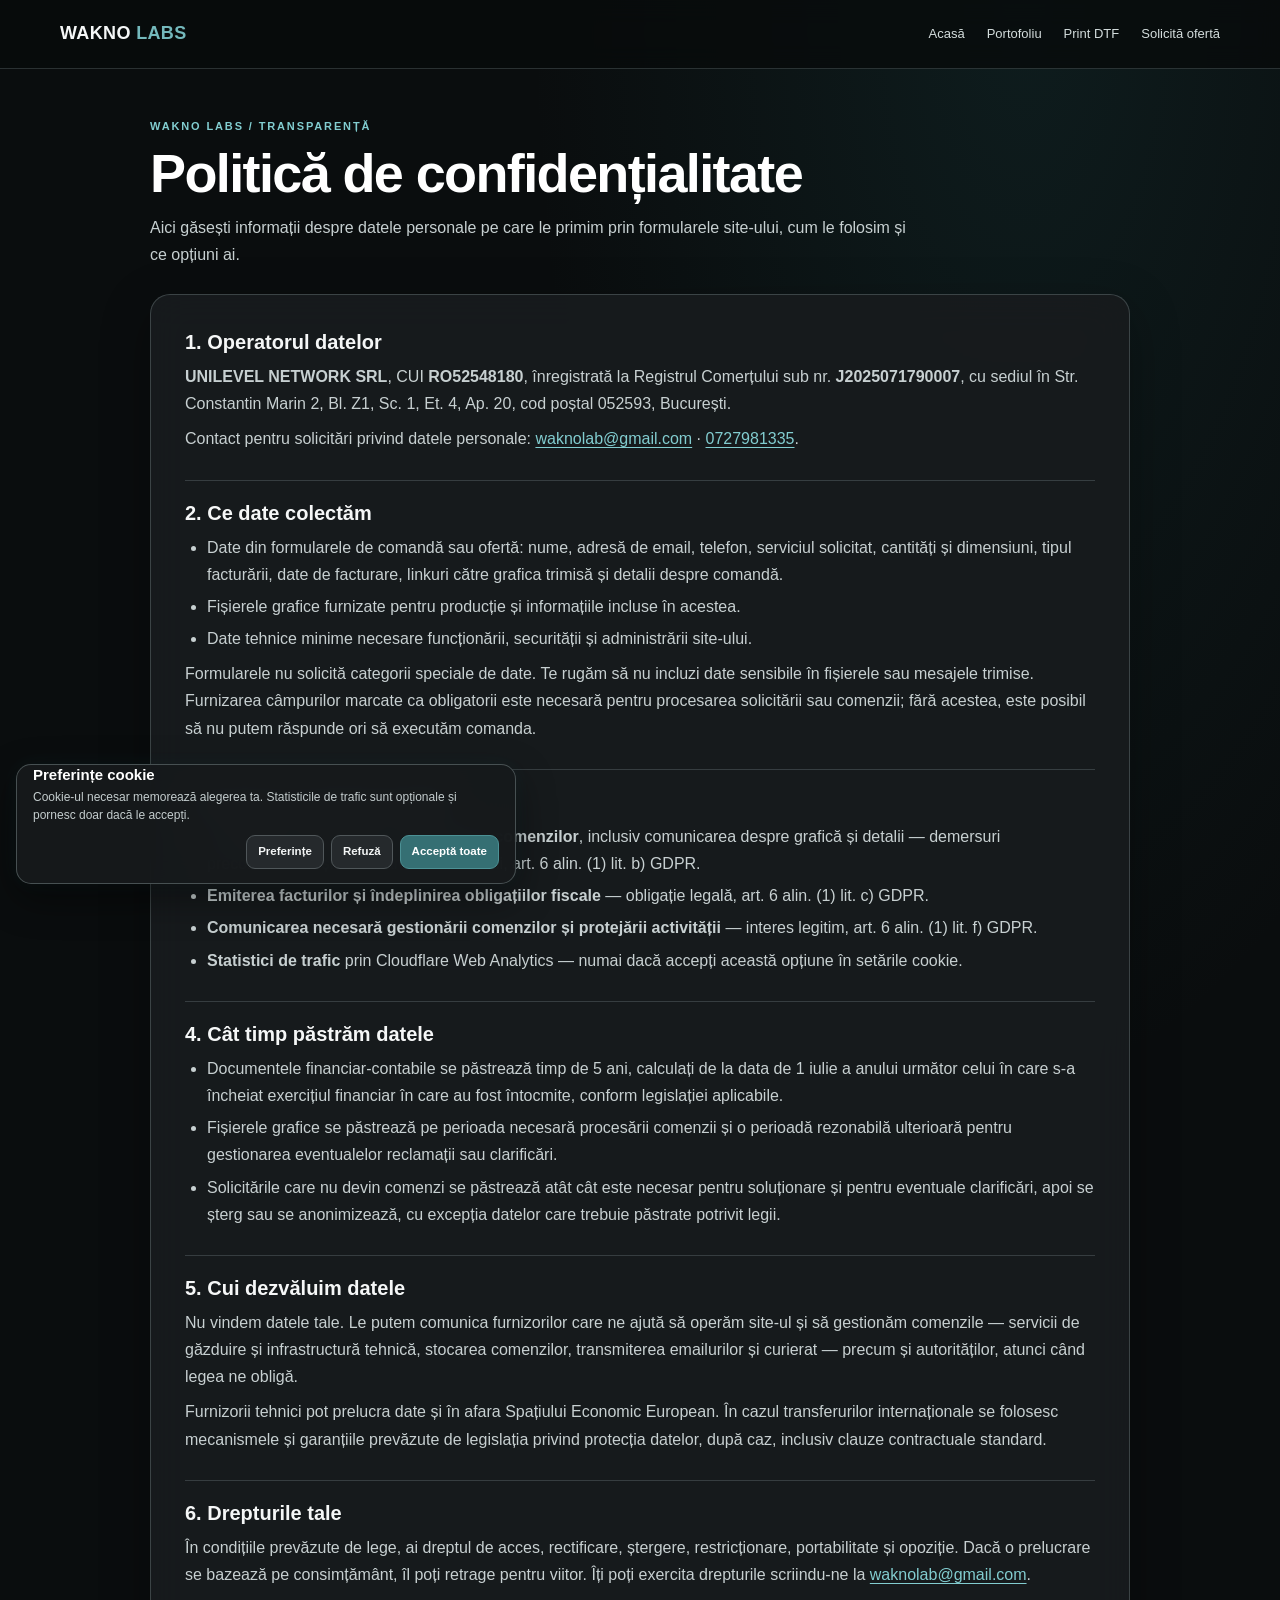
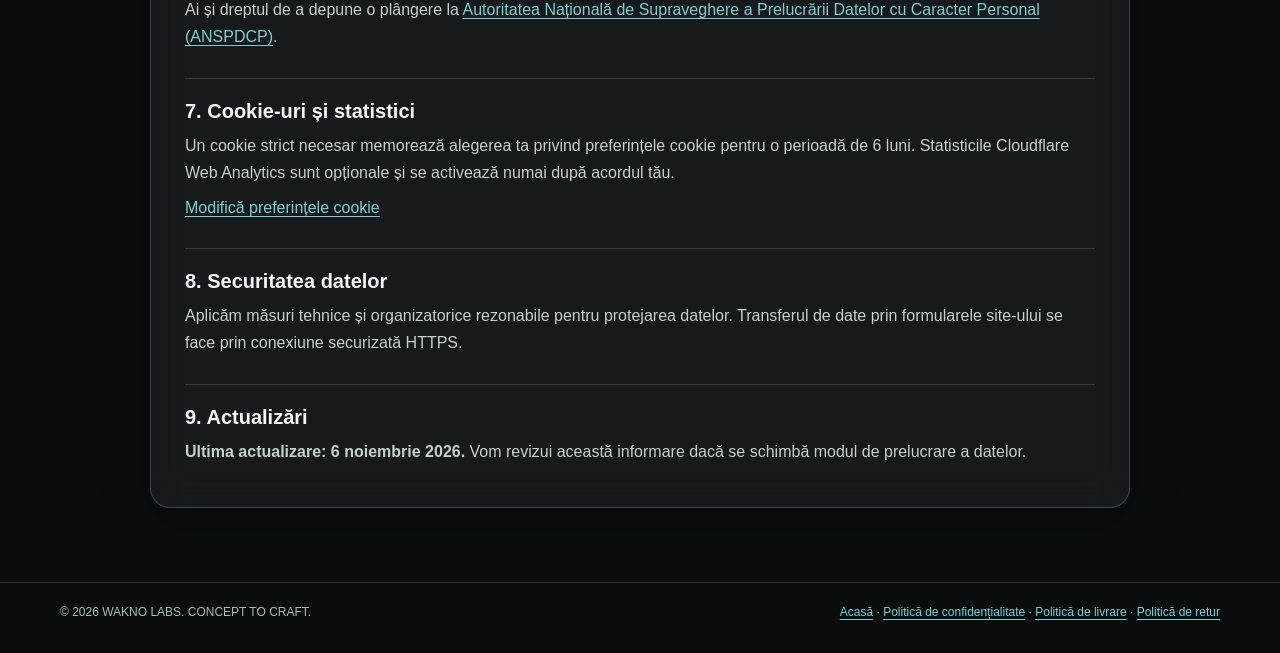
==== commit bf29fc44: "Refresh cookie consent assets" ====
--- a/politica-confidentialitate.html
+++ b/politica-confidentialitate.html
@@ -33,7 +33,7 @@
 .site-footer-inner{width:min(1160px,100%);margin:auto;display:flex;align-items:center;justify-content:space-between;gap:15px;flex-wrap:wrap}
 @media(max-width:640px){.site-head-inner{padding:12px 0;align-items:flex-start;flex-direction:column;gap:7px}.site-nav{gap:14px}main{margin-top:34px}.policy-card{border-radius:15px}.site-footer-inner{flex-direction:column;align-items:flex-start}}
 </style>
-<link rel="stylesheet" href="./cookie-consent.css?v=20261106b">
+<link rel="stylesheet" href="./cookie-consent.css?v=20261106c">
 <meta name="description" content="Politica de confidențialitate WAKNO LABS: vezi ce date colectăm prin formulare, cum le folosim și cum îți poți exercita drepturile asupra datelor personale.">
 <meta name="robots" content="index, follow">
 <link rel="canonical" href="https://waknolab.com/politica-confidentialitate.html">
@@ -45,6 +45,9 @@
 <meta property="og:url" content="https://waknolab.com/politica-confidentialitate.html">
 <meta property="og:image" content="https://waknolab.com/assets/hero-poster.webp">
 <meta property="og:image:alt" content="WAKNO LABS — producție publicitară în București și Ilfov">
+<link rel="icon" type="image/png" sizes="64x64" href="/assets/favicon-64.png">
+<link rel="shortcut icon" href="/assets/favicon.ico">
+<link rel="apple-touch-icon" sizes="180x180" href="/assets/apple-touch-icon.png">
 </head>
 <body>
 <header class="site-head"><div class="site-head-inner"><a class="brand" href="index.html">WAKNO <span>LABS</span></a><nav class="site-nav" aria-label="Navigare principală"><a href="index.html">Acasă</a><a href="portofoliu.html">Portofoliu</a><a href="print-dtf.html">Print DTF</a><a href="solicita-oferta.html">Solicită ofertă</a></nav></div></header>
@@ -109,6 +112,6 @@
 </div>
 </main>
 <footer class="site-footer"><div class="site-footer-inner"><span>© 2026 WAKNO LABS. CONCEPT TO CRAFT.</span><span><a href="index.html">Acasă</a> · <a class="privacy-policy-link" href="politica-confidentialitate.html">Politică de confidențialitate</a> · <a class="privacy-policy-link" href="politica-livrare.html">Politică de livrare</a> · <a class="privacy-policy-link" href="politica-retur.html">Politică de retur</a></span></div></footer>
-<script src="./cookie-consent.js?v=20261106b" defer></script>
+<script src="./cookie-consent.js?v=20261106c" defer></script>
 </body>
 </html>
--- a/cookie-consent.css
+++ b/cookie-consent.css
@@ -1,7 +1,9 @@
 /* WAKNO LABS cookie notice and compact preferences */
 .wakno-cookie-banner,.wakno-cookie-dialog{font-family:Inter,Arial,sans-serif;color:#f2f4f4}
 .wakno-cookie-banner{position:fixed;left:16px;bottom:16px;z-index:1000;box-sizing:border-box;width:min(500px,calc(100vw - 32px));padding:14px 16px;border:1px solid rgba(178,198,200,.32);border-radius:15px;background:rgba(22,26,28,.96);box-shadow:0 14px 38px rgba(0,0,0,.45),0 0 20px rgba(74,168,174,.08);backdrop-filter:blur(16px);-webkit-backdrop-filter:blur(16px)}
-.wakno-cookie-banner[hidden]{display:none!important}\n/* Remove the old persistent floating cookie control from cached/legacy markup. */\n.wakno-cookie-settings{display:none!important}
+.wakno-cookie-banner[hidden]{display:none!important}
+/* Remove the old persistent floating cookie control from cached/legacy markup. */
+.wakno-cookie-settings{display:none!important}
 .wakno-cookie-title{margin:0 0 5px;font-size:15px;font-weight:750;line-height:1.3;color:#fff}
 .wakno-cookie-copy{margin:0;color:#c4cdce;font-size:12px;line-height:1.45}
 .wakno-cookie-actions{display:flex;align-items:center;justify-content:flex-end;gap:7px;flex-wrap:wrap;margin-top:11px}
@@ -33,4 +35,5 @@
 @media(max-width:560px){.wakno-cookie-banner{left:12px;bottom:12px;width:calc(100vw - 24px);padding:12px 13px;border-radius:13px}.wakno-cookie-title{font-size:14px}.wakno-cookie-copy{font-size:11.5px}.wakno-cookie-actions{display:grid;grid-template-columns:1fr 1fr;gap:7px;margin-top:9px}.wakno-cookie-button{min-height:32px;padding:7px 8px;font-size:10.5px}.wakno-cookie-actions [data-cookie="all"]{grid-column:1/-1;grid-row:1}.wakno-cookie-actions [data-cookie="settings"]{grid-column:1;grid-row:2}.wakno-cookie-actions [data-cookie="necessary"]{grid-column:2;grid-row:2}.wakno-cookie-panel{padding:15px}.wakno-cookie-dialog .wakno-cookie-actions{grid-template-columns:1fr 1fr}.wakno-cookie-dialog .wakno-cookie-button{min-height:34px;padding:7px 8px;font-size:10.5px}}
 @media(max-height:650px){.wakno-cookie-dialog{max-height:calc(100dvh - 16px)}.wakno-cookie-panel{padding:13px}.wakno-cookie-choice{margin-top:7px;padding:9px 10px}}
 @media(prefers-reduced-motion:reduce){.wakno-cookie-button{transition:none}}
-\n@media(max-width:380px){.wakno-cookie-banner{left:8px;bottom:8px;width:calc(100vw - 16px);padding:10px}.wakno-cookie-actions{gap:6px}.wakno-cookie-button{padding:7px 6px;font-size:10px}.wakno-cookie-dialog{width:calc(100vw - 16px);max-height:calc(100dvh - 16px)}.wakno-cookie-panel{padding:12px}.wakno-cookie-dialog .wakno-cookie-button{padding:7px 5px;font-size:10px}}\n+
+@media(max-width:380px){.wakno-cookie-banner{left:8px;bottom:8px;width:calc(100vw - 16px);padding:10px}.wakno-cookie-actions{gap:6px}.wakno-cookie-button{padding:7px 6px;font-size:10px}.wakno-cookie-dialog{width:calc(100vw - 16px);max-height:calc(100dvh - 16px)}.wakno-cookie-panel{padding:12px}.wakno-cookie-dialog .wakno-cookie-button{padding:7px 5px;font-size:10px}}
